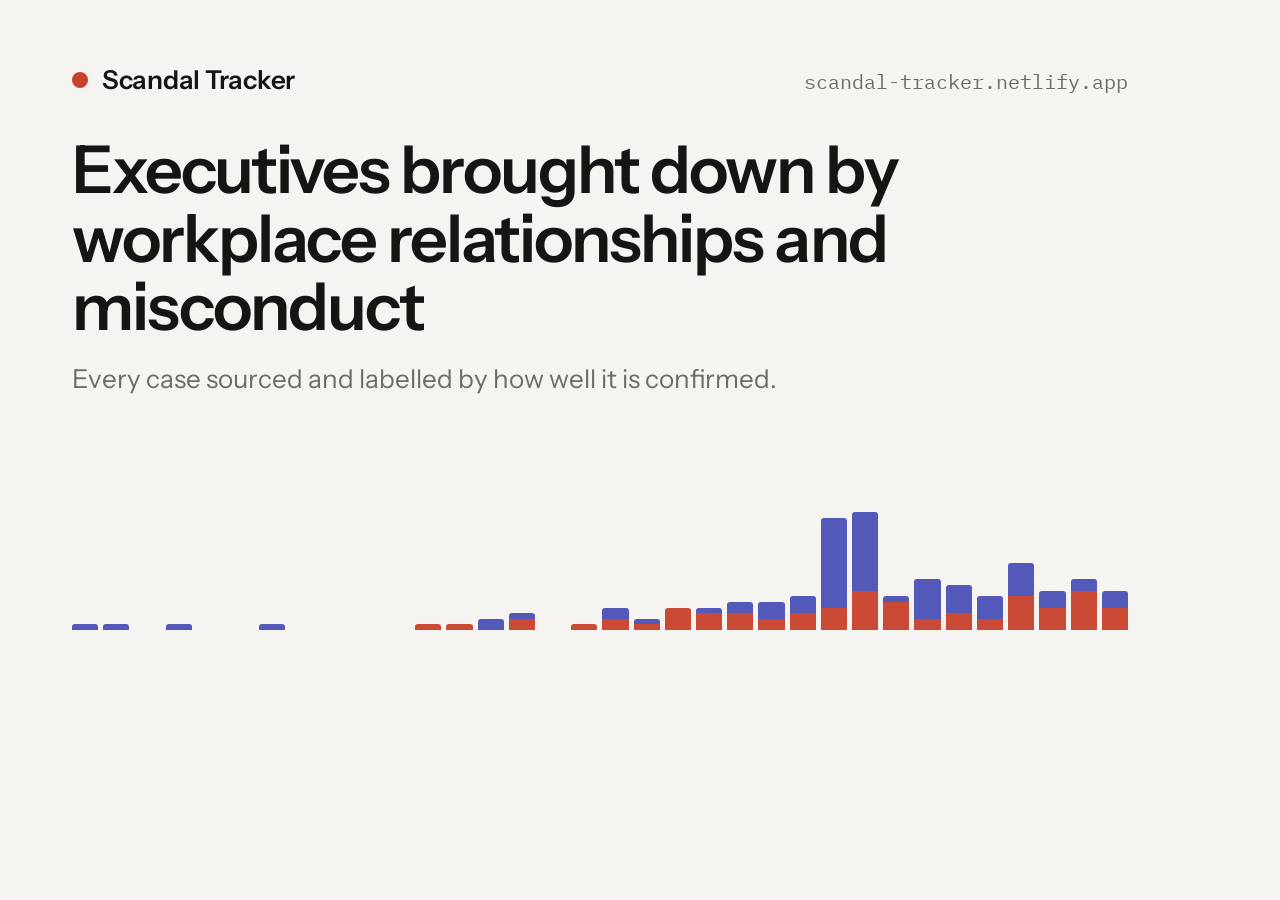
==== design/share-card.html @ f4862cc0 "app: link previews (Open Graph / Twitter card), favicon, touch icon - 1200x630 share image (app/og.p" ====
<!doctype html>
<!-- Source for app/og.png, the 1200×630 link-preview image.
     To regenerate: serve the repo root (python3 -m http.server 8765), open
     http://127.0.0.1:8765/design/share-card.html at a 1200×630 viewport, and screenshot it. -->
<html lang="en">
<head>
<meta charset="utf-8">
<title>Share card</title>
<link href="https://fonts.googleapis.com/css2?family=Instrument+Sans:wght@400;500;600&family=IBM+Plex+Mono:wght@400;500&display=block" rel="stylesheet">
<style>
  :root{--bg:#f5f4f1;--ink:#151515;--muted:#6e6b66;--rule:rgba(21,21,21,.1);--accent:#c8412b;--misc:#4b51b5}
  *{box-sizing:border-box}
  html,body{margin:0;width:1200px;height:630px;overflow:hidden;background:var(--bg);color:var(--ink);font-family:'Instrument Sans',system-ui,sans-serif;-webkit-font-smoothing:antialiased}
  .card{position:relative;width:1200px;height:630px;padding:64px 72px 0;display:flex;flex-direction:column}
  .brand{display:flex;align-items:center;gap:14px;font-size:26px;font-weight:600;letter-spacing:-.01em}
  .dot{width:16px;height:16px;border-radius:50%;background:var(--accent)}
  h1{margin:40px 0 0;font-size:66px;line-height:1.04;font-weight:600;letter-spacing:-.03em;max-width:1000px}
  p{margin:20px 0 0;font-size:26px;line-height:1.35;color:var(--muted);max-width:900px}
  .chart{position:absolute;left:72px;right:72px;bottom:0;height:118px;display:flex;align-items:flex-end;gap:5px}
  .bar{flex:1;display:flex;flex-direction:column;border-radius:3px 3px 0 0;overflow:hidden;opacity:.95}
  .bar i{display:block;flex-basis:0}
  .m{background:var(--misc)} .r{background:var(--accent)}
  .url{position:absolute;right:72px;top:68px;font-family:'IBM Plex Mono',monospace;font-size:20px;color:var(--muted)}
</style>
</head>
<body>
<div class="card">
  <div class="brand"><span class="dot"></span>Scandal Tracker</div>
  <div class="url">scandal-tracker.netlify.app</div>
  <h1>Executives brought down by workplace relationships and misconduct</h1>
  <p>Every case sourced and labelled by how well it is confirmed.</p>
  <div class="chart" id="chart"></div>
</div>
<script>
  // Cases per year, relationship vs misconduct, from the published records (decorative; no numbers shown).
  fetch('../data/records.json').then((r) => r.json()).then((all) => {
    const recs = all.filter((x) => x.status === 'published' && /^\d{4}-\d{2}$/.test(x.disclosed));
    const yr = (r) => +r.disclosed.slice(0, 4);
    const first = Math.min(...recs.map(yr)), last = Math.max(new Date().getFullYear(), ...recs.map(yr));
    const per = [];
    for (let y = first; y <= last; y++) {
      const l = recs.filter((r) => yr(r) === y);
      per.push({ n: l.length, m: l.filter((r) => r.type === 'misconduct').length });
    }
    const max = Math.max(1, ...per.map((p) => p.n));
    document.getElementById('chart').innerHTML = per.map(({ n, m }) =>
      `<div class="bar" style="height:${(n / max) * 100}%"><i class="m" style="flex-grow:${m}"></i><i class="r" style="flex-grow:${n - m}"></i></div>`).join('');
    document.body.dataset.ready = '1';
  });
</script>
</body>
</html>
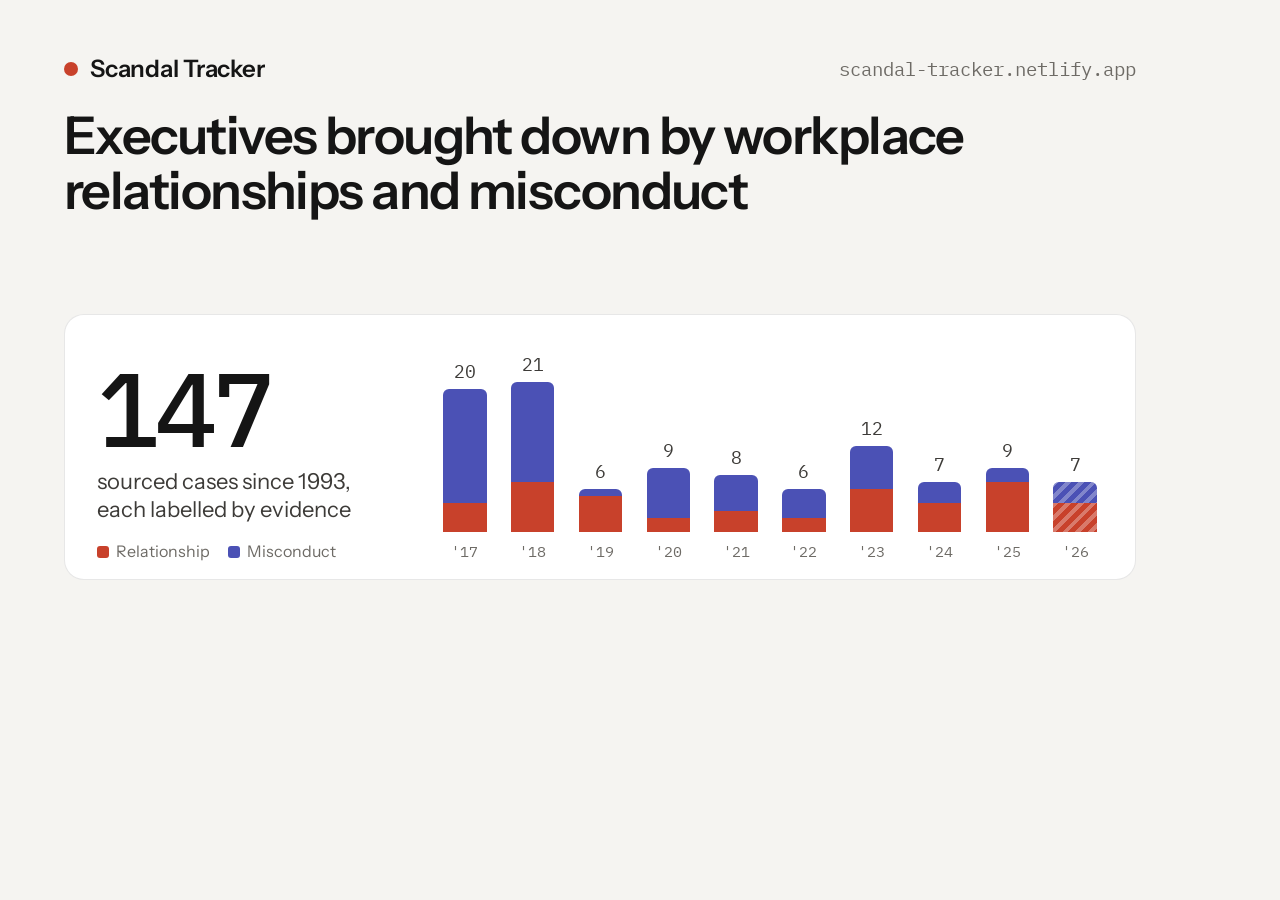
==== commit 3328b67d: "app: year chart defaults to last 10 years; stronger share image - Home "Cases by year" shows the las" ====
--- a/design/share-card.html
+++ b/design/share-card.html
@@ -1,51 +1,70 @@
 <!doctype html>
 <!-- Source for app/og.png, the 1200×630 link-preview image.
      To regenerate: serve the repo root (python3 -m http.server 8765), open
-     http://127.0.0.1:8765/design/share-card.html at a 1200×630 viewport, and screenshot it. -->
+     http://127.0.0.1:8765/design/share-card.html at a 1200×630 viewport, and screenshot it.
+     Numbers and bars come from data/records.json, so regenerate after data changes. -->
 <html lang="en">
 <head>
 <meta charset="utf-8">
 <title>Share card</title>
 <link href="https://fonts.googleapis.com/css2?family=Instrument+Sans:wght@400;500;600&family=IBM+Plex+Mono:wght@400;500&display=block" rel="stylesheet">
 <style>
-  :root{--bg:#f5f4f1;--ink:#151515;--muted:#6e6b66;--rule:rgba(21,21,21,.1);--accent:#c8412b;--misc:#4b51b5}
+  :root{--bg:#f5f4f1;--surface:#fff;--ink:#151515;--ink2:#3d3b38;--muted:#6e6b66;--faint:#8a8680;--rule:rgba(21,21,21,.1);--accent:#c8412b;--misc:#4b51b5}
   *{box-sizing:border-box}
   html,body{margin:0;width:1200px;height:630px;overflow:hidden;background:var(--bg);color:var(--ink);font-family:'Instrument Sans',system-ui,sans-serif;-webkit-font-smoothing:antialiased}
-  .card{position:relative;width:1200px;height:630px;padding:64px 72px 0;display:flex;flex-direction:column}
-  .brand{display:flex;align-items:center;gap:14px;font-size:26px;font-weight:600;letter-spacing:-.01em}
-  .dot{width:16px;height:16px;border-radius:50%;background:var(--accent)}
-  h1{margin:40px 0 0;font-size:66px;line-height:1.04;font-weight:600;letter-spacing:-.03em;max-width:1000px}
-  p{margin:20px 0 0;font-size:26px;line-height:1.35;color:var(--muted);max-width:900px}
-  .chart{position:absolute;left:72px;right:72px;bottom:0;height:118px;display:flex;align-items:flex-end;gap:5px}
-  .bar{flex:1;display:flex;flex-direction:column;border-radius:3px 3px 0 0;overflow:hidden;opacity:.95}
+  .card{width:1200px;height:630px;padding:54px 64px 50px;display:flex;flex-direction:column}
+  .top{display:flex;justify-content:space-between;align-items:center}
+  .brand{display:flex;align-items:center;gap:12px;font-size:24px;font-weight:600;letter-spacing:-.01em}
+  .dot{width:14px;height:14px;border-radius:50%;background:var(--accent)}
+  .url{font-family:'IBM Plex Mono',monospace;font-size:19px;color:var(--muted)}
+  h1{margin:26px 0 0;font-size:52px;line-height:1.05;font-weight:600;letter-spacing:-.03em;max-width:1000px}
+  .panel{margin-top:auto;display:grid;grid-template-columns:300px 1fr;gap:40px;align-items:end;background:var(--surface);border:1px solid var(--rule);border-radius:20px;padding:26px 32px 18px}
+  .big{font-family:'IBM Plex Mono',monospace;font-size:104px;font-weight:500;line-height:.9;letter-spacing:-.04em}
+  .big-l{margin-top:12px;font-size:22px;line-height:1.3;color:var(--ink2)}
+  .legend{display:flex;gap:18px;margin-top:16px;font-size:16px;color:var(--muted)}
+  .legend i{display:inline-block;width:12px;height:12px;border-radius:3px;margin-right:7px;vertical-align:-1px}
+  .chart{display:flex;align-items:flex-end;gap:12px;height:220px}
+  .col{flex:1;height:100%;display:flex;flex-direction:column;justify-content:flex-end;align-items:center;gap:6px;position:relative}
+  .n{font-family:'IBM Plex Mono',monospace;font-size:18px;color:var(--ink2)}
+  .bar{width:78%;display:flex;flex-direction:column;border-radius:6px 6px 0 0;overflow:hidden}
   .bar i{display:block;flex-basis:0}
   .m{background:var(--misc)} .r{background:var(--accent)}
-  .url{position:absolute;right:72px;top:68px;font-family:'IBM Plex Mono',monospace;font-size:20px;color:var(--muted)}
+  .y{font-family:'IBM Plex Mono',monospace;font-size:15px;color:var(--muted);margin-top:4px}
+  .partial .bar i{background-image:repeating-linear-gradient(135deg,rgba(255,255,255,.3) 0 4px,transparent 4px 9px)}
 </style>
 </head>
 <body>
 <div class="card">
-  <div class="brand"><span class="dot"></span>Scandal Tracker</div>
-  <div class="url">scandal-tracker.netlify.app</div>
+  <div class="top"><div class="brand"><span class="dot"></span>Scandal Tracker</div><div class="url">scandal-tracker.netlify.app</div></div>
   <h1>Executives brought down by workplace relationships and misconduct</h1>
-  <p>Every case sourced and labelled by how well it is confirmed.</p>
-  <div class="chart" id="chart"></div>
+  <div class="panel">
+    <div>
+      <div class="big" id="big"></div>
+      <div class="big-l" id="bigL"></div>
+      <div class="legend"><span><i class="r"></i>Relationship</span><span><i class="m"></i>Misconduct</span></div>
+    </div>
+    <div class="chart" id="chart"></div>
+  </div>
 </div>
 <script>
-  // Cases per year, relationship vs misconduct, from the published records (decorative; no numbers shown).
+  // Total published cases, and the last 10 years split by type (same window as the home page).
   fetch('../data/records.json').then((r) => r.json()).then((all) => {
     const recs = all.filter((x) => x.status === 'published' && /^\d{4}-\d{2}$/.test(x.disclosed));
     const yr = (r) => +r.disclosed.slice(0, 4);
-    const first = Math.min(...recs.map(yr)), last = Math.max(new Date().getFullYear(), ...recs.map(yr));
+    const first = Math.min(...recs.map(yr));
+    const now = new Date().getFullYear(), last = Math.max(now, ...recs.map(yr));
+    document.getElementById('big').textContent = recs.length;
+    document.getElementById('bigL').textContent = `sourced cases since ${first}, each labelled by evidence`;
     const per = [];
-    for (let y = first; y <= last; y++) {
+    for (let y = last - 9; y <= last; y++) {
       const l = recs.filter((r) => yr(r) === y);
-      per.push({ n: l.length, m: l.filter((r) => r.type === 'misconduct').length });
+      per.push({ y, n: l.length, m: l.filter((r) => r.type === 'misconduct').length });
     }
     const max = Math.max(1, ...per.map((p) => p.n));
-    document.getElementById('chart').innerHTML = per.map(({ n, m }) =>
-      `<div class="bar" style="height:${(n / max) * 100}%"><i class="m" style="flex-grow:${m}"></i><i class="r" style="flex-grow:${n - m}"></i></div>`).join('');
-    document.body.dataset.ready = '1';
+    document.getElementById('chart').innerHTML = per.map(({ y, n, m }) => `<div class="col ${y === now ? 'partial' : ''}">
+      <span class="n">${n}</span>
+      <div class="bar" style="height:${(n / max) * 150}px"><i class="m" style="flex-grow:${m}"></i><i class="r" style="flex-grow:${n - m}"></i></div>
+      <span class="y">'${String(y).slice(2)}</span></div>`).join('');
   });
 </script>
 </body>
